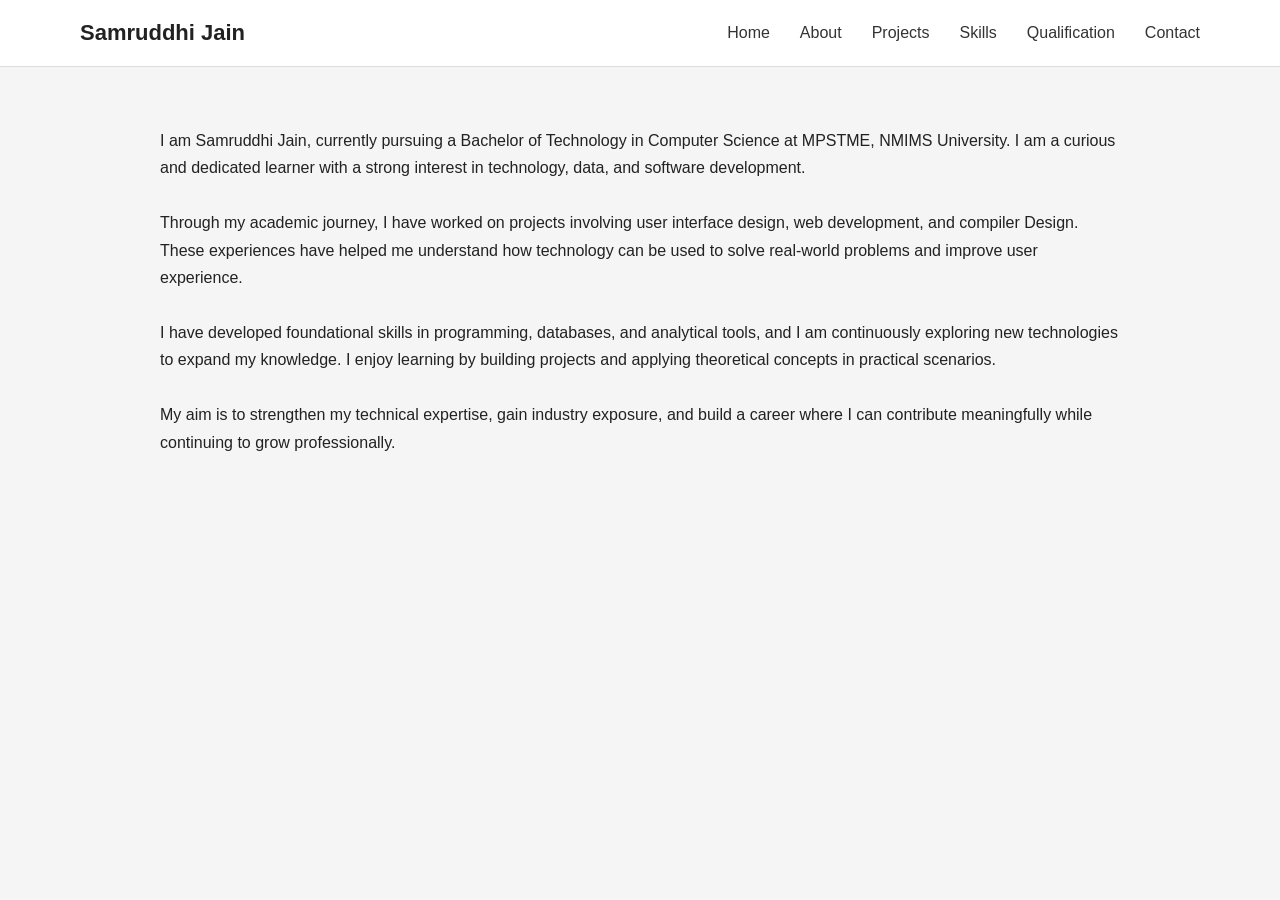
==== about.html @ 1a2d17b3 "Add files via upload" ====
<!DOCTYPE html>
<html>
<head>
<title>About</title>
<link rel="stylesheet" href="style.css">
</head>

<body>

<!-- Navbar -->

<nav class="navbar">

<h2 class="logo">Samruddhi Jain</h2>

<ul class="nav-links">
<li><a href="index.html">Home</a></li>
<li><a href="about.html">About</a></li>
<li><a href="projects.html">Projects</a></li>
<li><a href="skills.html">Skills</a></li>
<li><a href="qualification.html">Qualification</a></li>
<li><a href="contact.html">Contact</a></li>
</ul>

</nav>


<!-- About Section -->

<div class="container">

<p>
I am Samruddhi Jain, currently pursuing a Bachelor of Technology in Computer Science at MPSTME, NMIMS University. I am a curious and dedicated learner with a strong interest in technology, data, and software development.
</p>

<br>

<p>
Through my academic journey, I have worked on projects involving user interface design, web development, and compiler Design. These experiences have helped me understand how technology can be used to solve real-world problems and improve user experience.
</p>

<br>

<p>
I have developed foundational skills in programming, databases, and analytical tools, and I am continuously exploring new technologies to expand my knowledge. I enjoy learning by building projects and applying theoretical concepts in practical scenarios.
</p>

<br>

<p>
My aim is to strengthen my technical expertise, gain industry exposure, and build a career where I can contribute meaningfully while continuing to grow professionally.
</p>

</div>

</body>
</html>
---- style.css ----
/* GLOBAL */

*{
margin:0;
padding:0;
box-sizing:border-box;
font-family: Arial, Helvetica, sans-serif;
}

body{
background:#f5f5f5;
color:#222;
}


/* NAVBAR */

.navbar{
display:flex;
justify-content:space-between;
align-items:center;
padding:20px 80px;
background:white;
border-bottom:1px solid #ddd;
}

.logo{
font-size:22px;
font-weight:bold;
}

.nav-links{
list-style:none;
display:flex;
gap:30px;
}

.nav-links a{
text-decoration:none;
color:#333;
font-size:16px;
transition:0.3s;
}

.nav-links a:hover{
color:#0077ff;
}



/* MAIN CONTAINER */

.container{
max-width:1000px;
margin:auto;
padding:60px 20px;
}



/* HOME SECTION */

.home{
padding:70px 100px;
}

.home-container{
display:flex;
align-items:center;
gap:60px;
}


/* PROFILE IMAGE */

.profile-image img{
width:280px;
border-radius:5px;
}



/* INTRO TEXT */

.intro{
max-width:650px;
}

.intro h1{
font-size:28px;
margin-bottom:20px;
}

.intro p{
margin-bottom:15px;
line-height:1.7;
}



/* RESUME BUTTON */

.resume-btn{
margin-top:20px;
}

.download-btn{
background:#0077ff;
color:white;
padding:10px 20px;
text-decoration:none;
border-radius:5px;
font-size:15px;
transition:0.3s;
}

.download-btn:hover{
background:#005fd1;
}



/* PROJECT GRID */

.project-grid{
display:grid;
grid-template-columns:repeat(auto-fit,minmax(300px,1fr));
gap:30px;
margin-top:30px;
}


/* PROJECT CARD */

.project-card{
background:white;
padding:25px;
border-radius:10px;
box-shadow:0 5px 15px rgba(0,0,0,0.1);
transition:0.3s;
cursor:pointer;
}

.project-card:hover{
transform:translateY(-6px);
}



/* PROJECT POPUP */

.popup{
display:none;
position:fixed;
top:0;
left:0;
width:100%;
height:100%;
background:rgba(0,0,0,0.6);
justify-content:center;
align-items:center;
}

.popup-content{
background:white;
padding:40px;
width:600px;
border-radius:10px;
box-shadow:0 10px 30px rgba(0,0,0,0.2);
}

.close{
float:right;
font-size:20px;
cursor:pointer;
}



/* SKILLS LIST */

.skills-list{
margin-top:20px;
}

.skills-list li{
margin-bottom:10px;
line-height:1.6;
}



/* CONTACT ICONS */

.contact-icons{
display:flex;
gap:40px;
font-size:40px;
margin-top:20px;
margin-bottom:20px;
}

.contact-icons a{
color:black;
text-decoration:none;
transition:0.3s;
}

.contact-icons a:hover{
color:#0077ff;
transform:scale(1.1);
}



/* QUALIFICATION SECTION */

.container h3{
margin-top:20px;
margin-bottom:10px;
}

.container p{
line-height:1.7;
margin-bottom:10px;
}



/* MOBILE RESPONSIVE */

@media(max-width:900px){

.home-container{
flex-direction:column;
text-align:center;
}

.profile-image img{
width:220px;
}

.navbar{
flex-direction:column;
gap:10px;
}

.nav-links{
flex-wrap:wrap;
justify-content:center;
}

}
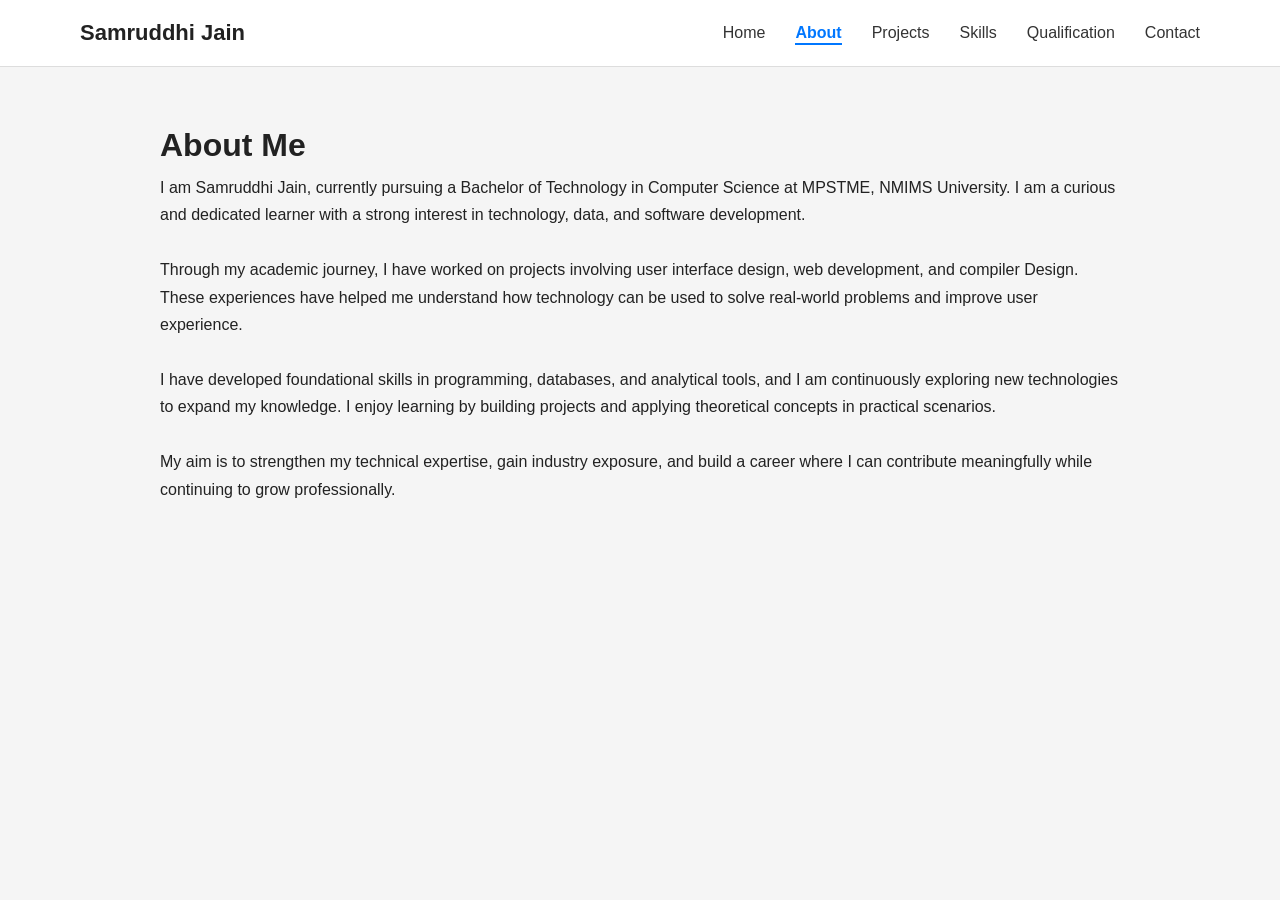
==== commit c1043340: "Reorganized project structure and updated portfolio" ====
--- a/about.html
+++ b/about.html
@@ -3,6 +3,7 @@
 <head>
 <title>About</title>
 <link rel="stylesheet" href="style.css">
+<meta name="viewport" content="width=device-width, initial-scale=1.0">
 </head>
 
 <body>
@@ -29,29 +30,32 @@
 
 <div class="container">
 
-<p>
+<h1 class="reveal">About Me</h1>
+
+<p class="reveal">
 I am Samruddhi Jain, currently pursuing a Bachelor of Technology in Computer Science at MPSTME, NMIMS University. I am a curious and dedicated learner with a strong interest in technology, data, and software development.
 </p>
 
 <br>
 
-<p>
+<p class="reveal">
 Through my academic journey, I have worked on projects involving user interface design, web development, and compiler Design. These experiences have helped me understand how technology can be used to solve real-world problems and improve user experience.
 </p>
 
 <br>
 
-<p>
+<p class="reveal">
 I have developed foundational skills in programming, databases, and analytical tools, and I am continuously exploring new technologies to expand my knowledge. I enjoy learning by building projects and applying theoretical concepts in practical scenarios.
 </p>
 
 <br>
 
-<p>
+<p class="reveal">
 My aim is to strengthen my technical expertise, gain industry exposure, and build a career where I can contribute meaningfully while continuing to grow professionally.
 </p>
 
 </div>
 
+<script src="script.js"></script>
 </body>
 </html>
--- a/style.css
+++ b/style.css
@@ -7,9 +7,27 @@
 font-family: Arial, Helvetica, sans-serif;
 }
 
+html{
+scroll-behavior:smooth;
+}
+
 body{
 background:#f5f5f5;
 color:#222;
+}
+
+
+/* ===== SCROLL REVEAL ANIMATION ===== */
+
+.reveal{
+opacity:0;
+transform:translateY(30px);
+transition:opacity 0.6s ease, transform 0.6s ease;
+}
+
+.reveal.show{
+opacity:1;
+transform:translateY(0);
 }
 
 
@@ -22,6 +40,20 @@
 padding:20px 80px;
 background:white;
 border-bottom:1px solid #ddd;
+position:sticky;
+top:0;
+z-index:100;
+opacity:0;
+transform:translateY(-20px);
+}
+
+.navbar.nav-animate{
+animation:navDrop 0.6s ease forwards;
+}
+
+@keyframes navDrop{
+from{opacity:0; transform:translateY(-20px);}
+to{opacity:1; transform:translateY(0);}
 }
 
 .logo{
@@ -36,14 +68,37 @@
 }
 
 .nav-links a{
+position:relative;
 text-decoration:none;
 color:#333;
 font-size:16px;
-transition:0.3s;
+transition:color 0.3s;
+padding-bottom:4px;
+}
+
+.nav-links a::after{
+content:"";
+position:absolute;
+left:0;
+bottom:0;
+width:0%;
+height:2px;
+background:#0077ff;
+transition:width 0.3s ease;
 }
 
 .nav-links a:hover{
 color:#0077ff;
+}
+
+.nav-links a:hover::after,
+.nav-links a.active-link::after{
+width:100%;
+}
+
+.nav-links a.active-link{
+color:#0077ff;
+font-weight:bold;
 }
 
 
@@ -54,6 +109,12 @@
 max-width:1000px;
 margin:auto;
 padding:60px 20px;
+opacity:0;
+animation:fadeInUp 0.7s ease forwards;
+}
+
+.container h1{
+margin-bottom:10px;
 }
 
 
@@ -73,9 +134,34 @@
 
 /* PROFILE IMAGE */
 
+.profile-image{
+opacity:0;
+transform:scale(0.85);
+animation:profilePop 0.8s ease forwards 0.15s;
+}
+
 .profile-image img{
 width:280px;
-border-radius:5px;
+border-radius:50%;
+border:4px solid white;
+box-shadow:0 10px 30px rgba(0,0,0,0.15);
+animation:floatImg 4s ease-in-out infinite;
+transition:transform 0.4s ease, box-shadow 0.4s ease;
+}
+
+.profile-image img:hover{
+transform:scale(1.05) rotate(1deg);
+box-shadow:0 15px 35px rgba(0,119,255,0.25);
+}
+
+@keyframes profilePop{
+from{opacity:0; transform:scale(0.85);}
+to{opacity:1; transform:scale(1);}
+}
+
+@keyframes floatImg{
+0%,100%{transform:translateY(0);}
+50%{transform:translateY(-10px);}
 }
 
 
@@ -84,6 +170,8 @@
 
 .intro{
 max-width:650px;
+opacity:0;
+animation:fadeInUp 0.8s ease forwards 0.3s;
 }
 
 .intro h1{
@@ -96,6 +184,11 @@
 line-height:1.7;
 }
 
+@keyframes fadeInUp{
+from{opacity:0; transform:translateY(20px);}
+to{opacity:1; transform:translateY(0);}
+}
+
 
 
 /* RESUME BUTTON */
@@ -105,17 +198,25 @@
 }
 
 .download-btn{
+display:inline-block;
 background:#0077ff;
 color:white;
 padding:10px 20px;
 text-decoration:none;
 border-radius:5px;
 font-size:15px;
-transition:0.3s;
+transition:transform 0.3s ease, box-shadow 0.3s ease, background 0.3s ease;
+box-shadow:0 4px 14px rgba(0,119,255,0.35);
 }
 
 .download-btn:hover{
 background:#005fd1;
+transform:translateY(-3px);
+box-shadow:0 8px 20px rgba(0,119,255,0.45);
+}
+
+.download-btn:active{
+transform:translateY(0);
 }
 
 
@@ -137,12 +238,21 @@
 padding:25px;
 border-radius:10px;
 box-shadow:0 5px 15px rgba(0,0,0,0.1);
-transition:0.3s;
+transition:transform 0.3s ease, box-shadow 0.3s ease;
 cursor:pointer;
 }
 
 .project-card:hover{
-transform:translateY(-6px);
+transform:translateY(-8px);
+box-shadow:0 15px 30px rgba(0,0,0,0.15);
+}
+
+.project-card h3{
+transition:color 0.3s ease;
+}
+
+.project-card:hover h3{
+color:#0077ff;
 }
 
 
@@ -159,20 +269,39 @@
 background:rgba(0,0,0,0.6);
 justify-content:center;
 align-items:center;
+opacity:0;
+transition:opacity 0.25s ease;
+}
+
+.popup.active{
+opacity:1;
 }
 
 .popup-content{
 background:white;
 padding:40px;
 width:600px;
+max-width:90%;
 border-radius:10px;
 box-shadow:0 10px 30px rgba(0,0,0,0.2);
+transform:translateY(-30px) scale(0.96);
+transition:transform 0.3s ease;
+}
+
+.popup.active .popup-content{
+transform:translateY(0) scale(1);
 }
 
 .close{
 float:right;
 font-size:20px;
 cursor:pointer;
+transition:color 0.3s ease, transform 0.3s ease;
+}
+
+.close:hover{
+color:#ff3b3b;
+transform:rotate(90deg);
 }
 
 
@@ -186,6 +315,46 @@
 .skills-list li{
 margin-bottom:10px;
 line-height:1.6;
+}
+
+
+/* SKILL BADGES */
+
+.skill-group{
+margin-bottom:35px;
+}
+
+.skill-group h3{
+margin-bottom:15px;
+}
+
+.badge-grid{
+display:flex;
+flex-wrap:wrap;
+gap:12px;
+}
+
+.badge{
+background:white;
+padding:10px 18px;
+border-radius:30px;
+font-size:14px;
+box-shadow:0 3px 10px rgba(0,0,0,0.08);
+transition:transform 0.3s ease, box-shadow 0.3s ease, background 0.3s ease, color 0.3s ease;
+opacity:0;
+transform:translateY(15px);
+animation:badgeIn 0.5s ease forwards;
+}
+
+.badge:hover{
+background:#0077ff;
+color:white;
+transform:translateY(-4px) scale(1.05);
+box-shadow:0 8px 18px rgba(0,119,255,0.3);
+}
+
+@keyframes badgeIn{
+to{opacity:1; transform:translateY(0);}
 }
 
 
@@ -201,14 +370,17 @@
 }
 
 .contact-icons a{
+display:inline-block;
 color:black;
 text-decoration:none;
-transition:0.3s;
+transition:transform 0.3s ease, color 0.3s ease;
+opacity:0;
+animation:badgeIn 0.5s ease forwards;
 }
 
 .contact-icons a:hover{
 color:#0077ff;
-transform:scale(1.1);
+transform:scale(1.2) translateY(-4px);
 }
 
 
@@ -226,6 +398,53 @@
 }
 
 
+/* TIMELINE */
+
+.timeline{
+position:relative;
+margin-top:30px;
+padding-left:30px;
+border-left:3px solid #0077ff33;
+}
+
+.timeline-item{
+position:relative;
+margin-bottom:45px;
+padding-left:20px;
+}
+
+.timeline-item::before{
+content:"";
+position:absolute;
+left:-38px;
+top:4px;
+width:16px;
+height:16px;
+background:#0077ff;
+border-radius:50%;
+box-shadow:0 0 0 4px #ffffff, 0 0 0 5px #0077ff33;
+transition:transform 0.3s ease;
+}
+
+.timeline-item:hover::before{
+transform:scale(1.3);
+}
+
+.timeline-item h3{
+margin-top:0;
+}
+
+.timeline-item .badge{
+animation:none;
+opacity:1;
+transform:none;
+background:#eaf3ff;
+color:#0077ff;
+margin-top:6px;
+display:inline-block;
+}
+
+
 
 /* MOBILE RESPONSIVE */
 
@@ -250,4 +469,16 @@
 justify-content:center;
 }
 
+.badge-grid{
+justify-content:center;
+}
+
+.timeline{
+padding-left:20px;
+}
+
+.timeline-item::before{
+left:-28px;
+}
+
 }
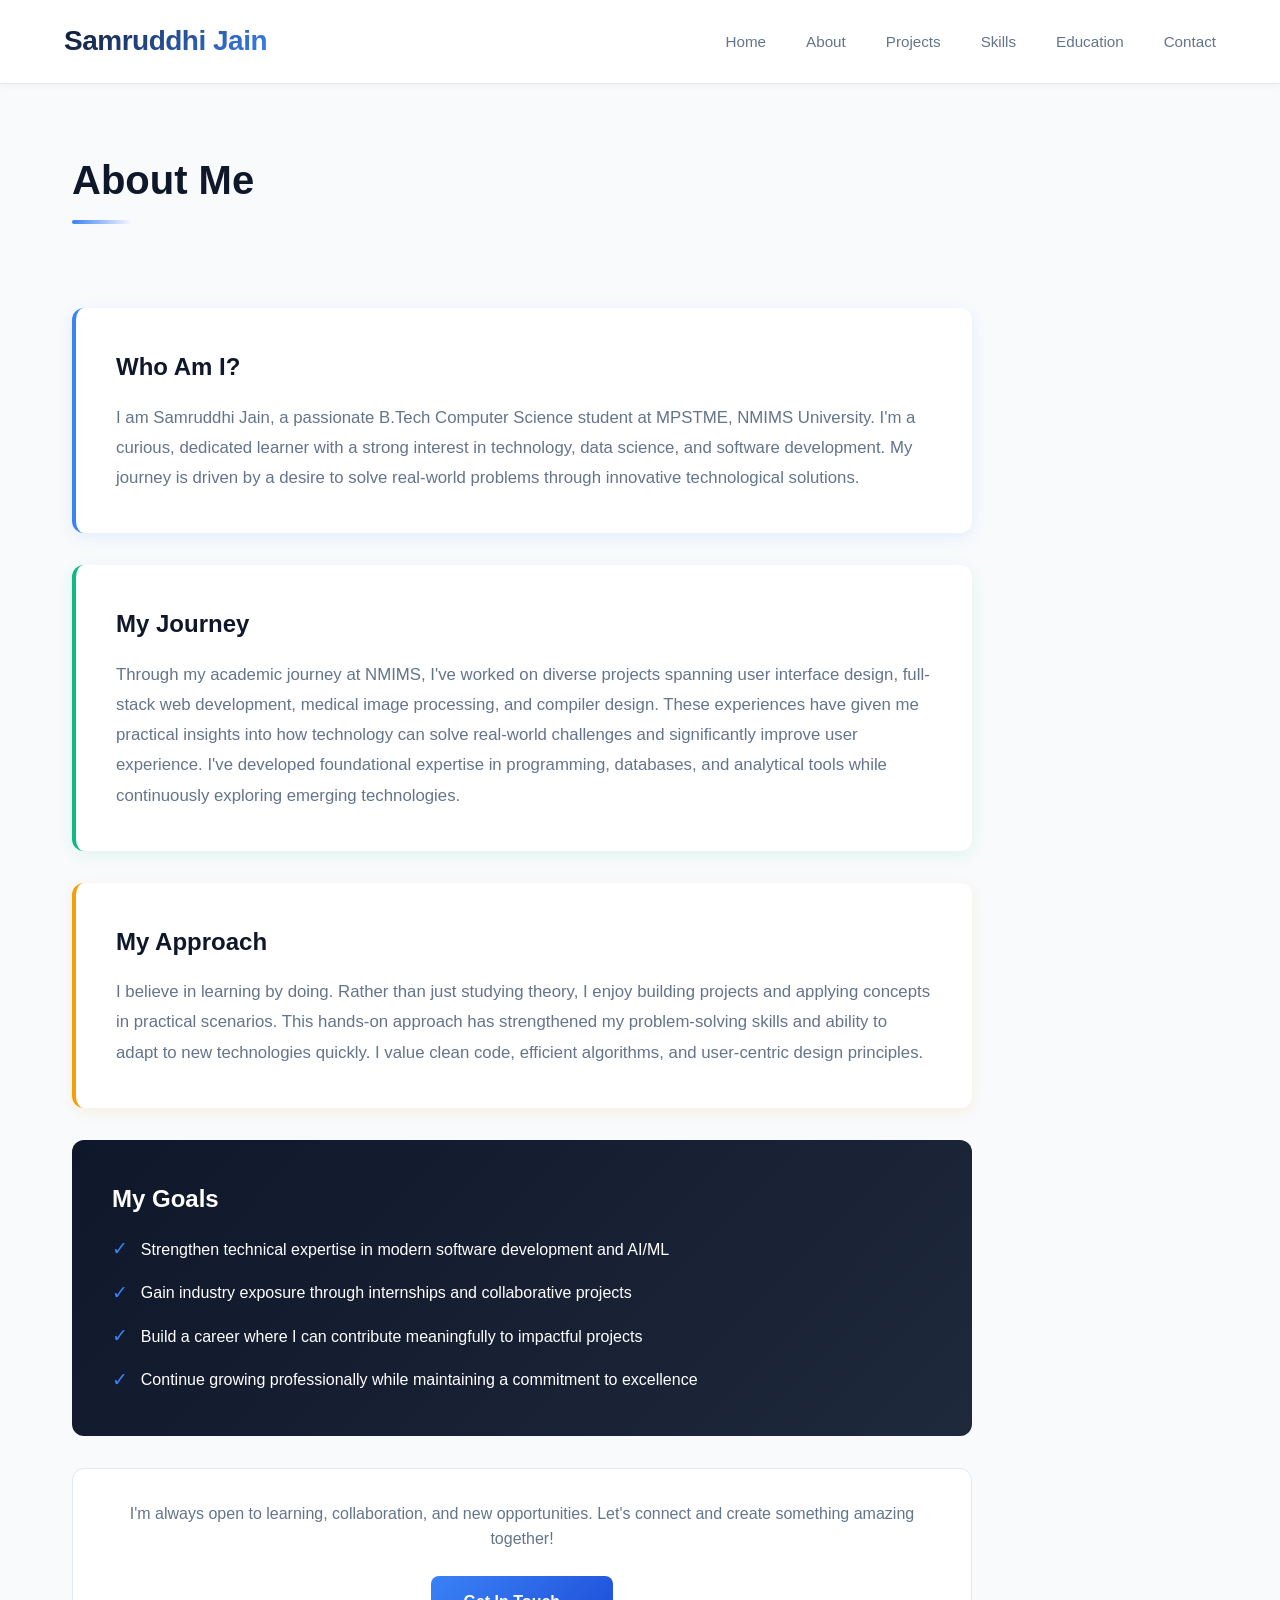
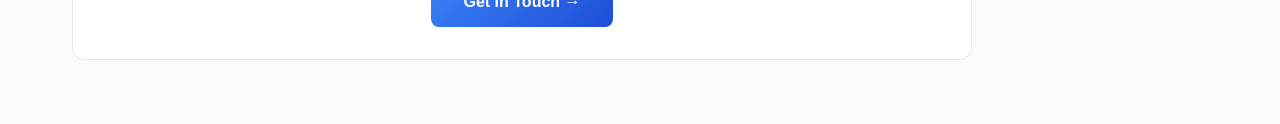
==== commit 7b457c66: "Updated portfolio with new projects and design" ====
--- a/about.html
+++ b/about.html
@@ -1,61 +1,89 @@
-<!DOCTYPE html>
-<html>
-<head>
-<title>About</title>
-<link rel="stylesheet" href="style.css">
-<meta name="viewport" content="width=device-width, initial-scale=1.0">
-</head>
-
-<body>
-
-<!-- Navbar -->
-
-<nav class="navbar">
-
-<h2 class="logo">Samruddhi Jain</h2>
-
-<ul class="nav-links">
-<li><a href="index.html">Home</a></li>
-<li><a href="about.html">About</a></li>
-<li><a href="projects.html">Projects</a></li>
-<li><a href="skills.html">Skills</a></li>
-<li><a href="qualification.html">Qualification</a></li>
-<li><a href="contact.html">Contact</a></li>
-</ul>
-
-</nav>
-
-
-<!-- About Section -->
-
-<div class="container">
-
-<h1 class="reveal">About Me</h1>
-
-<p class="reveal">
-I am Samruddhi Jain, currently pursuing a Bachelor of Technology in Computer Science at MPSTME, NMIMS University. I am a curious and dedicated learner with a strong interest in technology, data, and software development.
-</p>
-
-<br>
-
-<p class="reveal">
-Through my academic journey, I have worked on projects involving user interface design, web development, and compiler Design. These experiences have helped me understand how technology can be used to solve real-world problems and improve user experience.
-</p>
-
-<br>
-
-<p class="reveal">
-I have developed foundational skills in programming, databases, and analytical tools, and I am continuously exploring new technologies to expand my knowledge. I enjoy learning by building projects and applying theoretical concepts in practical scenarios.
-</p>
-
-<br>
-
-<p class="reveal">
-My aim is to strengthen my technical expertise, gain industry exposure, and build a career where I can contribute meaningfully while continuing to grow professionally.
-</p>
-
-</div>
-
-<script src="script.js"></script>
-</body>
-</html>+<!DOCTYPE html>
+<html lang="en">
+<head>
+  <meta charset="UTF-8">
+  <meta name="viewport" content="width=device-width, initial-scale=1.0">
+  <title>About - Samruddhi Jain</title>
+  <link rel="stylesheet" href="style.css">
+  <link rel="stylesheet" href="https://cdnjs.cloudflare.com/ajax/libs/font-awesome/6.5.0/css/all.min.css">
+</head>
+<body>
+
+<!-- Navbar -->
+<nav class="navbar">
+  <h2 class="logo">Samruddhi Jain</h2>
+  
+  <ul class="nav-links">
+    <li><a href="index.html">Home</a></li>
+    <li><a href="about.html">About</a></li>
+    <li><a href="projects.html">Projects</a></li>
+    <li><a href="skills.html">Skills</a></li>
+    <li><a href="qualification.html">Education</a></li>
+    <li><a href="contact.html">Contact</a></li>
+  </ul>
+</nav>
+
+<!-- About Section -->
+<div class="container">
+  <h1 class="section-title">About Me</h1>
+
+  <div style="max-width: 900px; margin-top: 3rem;">
+    
+    <div style="background: white; padding: 2.5rem; border-radius: 12px; border-left: 4px solid #3b82f6; margin-bottom: 2rem; box-shadow: 0 4px 15px rgba(59, 130, 246, 0.1);">
+      <h2 style="color: #0f172a; font-size: 1.5rem; margin-bottom: 1rem;">Who Am I?</h2>
+      <p style="color: #64748b; font-size: 1.05rem; line-height: 1.8; margin: 0;">
+        I am Samruddhi Jain, a passionate B.Tech Computer Science student at MPSTME, NMIMS University. I'm a curious, dedicated learner with a strong interest in technology, data science, and software development. My journey is driven by a desire to solve real-world problems through innovative technological solutions.
+      </p>
+    </div>
+
+    <div style="background: white; padding: 2.5rem; border-radius: 12px; border-left: 4px solid #10b981; margin-bottom: 2rem; box-shadow: 0 4px 15px rgba(16, 185, 129, 0.1);">
+      <h2 style="color: #0f172a; font-size: 1.5rem; margin-bottom: 1rem;">My Journey</h2>
+      <p style="color: #64748b; font-size: 1.05rem; line-height: 1.8; margin: 0;">
+        Through my academic journey at NMIMS, I've worked on diverse projects spanning user interface design, full-stack web development, medical image processing, and compiler design. These experiences have given me practical insights into how technology can solve real-world challenges and significantly improve user experience. I've developed foundational expertise in programming, databases, and analytical tools while continuously exploring emerging technologies.
+      </p>
+    </div>
+
+    <div style="background: white; padding: 2.5rem; border-radius: 12px; border-left: 4px solid #f59e0b; margin-bottom: 2rem; box-shadow: 0 4px 15px rgba(245, 158, 11, 0.1);">
+      <h2 style="color: #0f172a; font-size: 1.5rem; margin-bottom: 1rem;">My Approach</h2>
+      <p style="color: #64748b; font-size: 1.05rem; line-height: 1.8; margin: 0;">
+        I believe in learning by doing. Rather than just studying theory, I enjoy building projects and applying concepts in practical scenarios. This hands-on approach has strengthened my problem-solving skills and ability to adapt to new technologies quickly. I value clean code, efficient algorithms, and user-centric design principles.
+      </p>
+    </div>
+
+    <div style="background: linear-gradient(135deg, #0f172a 0%, #1e293b 100%); padding: 2.5rem; border-radius: 12px; color: white; margin-bottom: 2rem;">
+      <h2 style="font-size: 1.5rem; margin-bottom: 1rem; color: white;">My Goals</h2>
+      <ul style="list-style: none; padding: 0; margin: 0;">
+        <li style="margin-bottom: 0.8rem; display: flex; align-items: center; gap: 0.8rem;">
+          <span style="color: #3b82f6; font-size: 1.2rem;">✓</span>
+          Strengthen technical expertise in modern software development and AI/ML
+        </li>
+        <li style="margin-bottom: 0.8rem; display: flex; align-items: center; gap: 0.8rem;">
+          <span style="color: #3b82f6; font-size: 1.2rem;">✓</span>
+          Gain industry exposure through internships and collaborative projects
+        </li>
+        <li style="margin-bottom: 0.8rem; display: flex; align-items: center; gap: 0.8rem;">
+          <span style="color: #3b82f6; font-size: 1.2rem;">✓</span>
+          Build a career where I can contribute meaningfully to impactful projects
+        </li>
+        <li style="display: flex; align-items: center; gap: 0.8rem;">
+          <span style="color: #3b82f6; font-size: 1.2rem;">✓</span>
+          Continue growing professionally while maintaining a commitment to excellence
+        </li>
+      </ul>
+    </div>
+
+    <div style="text-align: center; padding: 2rem; background: white; border-radius: 12px; border: 1px solid #e2e8f0;">
+      <p style="color: #64748b; font-size: 1rem; margin: 0;">
+        I'm always open to learning, collaboration, and new opportunities. Let's connect and create something amazing together!
+      </p>
+      <a href="contact.html" style="display: inline-block; margin-top: 1.5rem; padding: 0.8rem 2rem; background: linear-gradient(135deg, #3b82f6, #1d4ed8); color: white; text-decoration: none; border-radius: 8px; font-weight: 600; transition: all 0.3s ease;">
+        Get In Touch →
+      </a>
+    </div>
+
+  </div>
+
+</div>
+
+</body>
+</html>
--- a/style.css
+++ b/style.css
@@ -1,484 +1,914 @@
-/* GLOBAL */
-
-*{
-margin:0;
-padding:0;
-box-sizing:border-box;
-font-family: Arial, Helvetica, sans-serif;
-}
-
-html{
-scroll-behavior:smooth;
-}
-
-body{
-background:#f5f5f5;
-color:#222;
-}
-
-
-/* ===== SCROLL REVEAL ANIMATION ===== */
-
-.reveal{
-opacity:0;
-transform:translateY(30px);
-transition:opacity 0.6s ease, transform 0.6s ease;
-}
-
-.reveal.show{
-opacity:1;
-transform:translateY(0);
-}
-
-
-/* NAVBAR */
-
-.navbar{
-display:flex;
-justify-content:space-between;
-align-items:center;
-padding:20px 80px;
-background:white;
-border-bottom:1px solid #ddd;
-position:sticky;
-top:0;
-z-index:100;
-opacity:0;
-transform:translateY(-20px);
-}
-
-.navbar.nav-animate{
-animation:navDrop 0.6s ease forwards;
-}
-
-@keyframes navDrop{
-from{opacity:0; transform:translateY(-20px);}
-to{opacity:1; transform:translateY(0);}
-}
-
-.logo{
-font-size:22px;
-font-weight:bold;
-}
-
-.nav-links{
-list-style:none;
-display:flex;
-gap:30px;
-}
-
-.nav-links a{
-position:relative;
-text-decoration:none;
-color:#333;
-font-size:16px;
-transition:color 0.3s;
-padding-bottom:4px;
-}
-
-.nav-links a::after{
-content:"";
-position:absolute;
-left:0;
-bottom:0;
-width:0%;
-height:2px;
-background:#0077ff;
-transition:width 0.3s ease;
-}
-
-.nav-links a:hover{
-color:#0077ff;
-}
-
-.nav-links a:hover::after,
-.nav-links a.active-link::after{
-width:100%;
-}
-
-.nav-links a.active-link{
-color:#0077ff;
-font-weight:bold;
-}
-
-
-
-/* MAIN CONTAINER */
-
-.container{
-max-width:1000px;
-margin:auto;
-padding:60px 20px;
-opacity:0;
-animation:fadeInUp 0.7s ease forwards;
-}
-
-.container h1{
-margin-bottom:10px;
-}
-
-
-
-/* HOME SECTION */
-
-.home{
-padding:70px 100px;
-}
-
-.home-container{
-display:flex;
-align-items:center;
-gap:60px;
-}
-
-
-/* PROFILE IMAGE */
-
-.profile-image{
-opacity:0;
-transform:scale(0.85);
-animation:profilePop 0.8s ease forwards 0.15s;
-}
-
-.profile-image img{
-width:280px;
-border-radius:50%;
-border:4px solid white;
-box-shadow:0 10px 30px rgba(0,0,0,0.15);
-animation:floatImg 4s ease-in-out infinite;
-transition:transform 0.4s ease, box-shadow 0.4s ease;
-}
-
-.profile-image img:hover{
-transform:scale(1.05) rotate(1deg);
-box-shadow:0 15px 35px rgba(0,119,255,0.25);
-}
-
-@keyframes profilePop{
-from{opacity:0; transform:scale(0.85);}
-to{opacity:1; transform:scale(1);}
-}
-
-@keyframes floatImg{
-0%,100%{transform:translateY(0);}
-50%{transform:translateY(-10px);}
-}
-
-
-
-/* INTRO TEXT */
-
-.intro{
-max-width:650px;
-opacity:0;
-animation:fadeInUp 0.8s ease forwards 0.3s;
-}
-
-.intro h1{
-font-size:28px;
-margin-bottom:20px;
-}
-
-.intro p{
-margin-bottom:15px;
-line-height:1.7;
-}
-
-@keyframes fadeInUp{
-from{opacity:0; transform:translateY(20px);}
-to{opacity:1; transform:translateY(0);}
-}
-
-
-
-/* RESUME BUTTON */
-
-.resume-btn{
-margin-top:20px;
-}
-
-.download-btn{
-display:inline-block;
-background:#0077ff;
-color:white;
-padding:10px 20px;
-text-decoration:none;
-border-radius:5px;
-font-size:15px;
-transition:transform 0.3s ease, box-shadow 0.3s ease, background 0.3s ease;
-box-shadow:0 4px 14px rgba(0,119,255,0.35);
-}
-
-.download-btn:hover{
-background:#005fd1;
-transform:translateY(-3px);
-box-shadow:0 8px 20px rgba(0,119,255,0.45);
-}
-
-.download-btn:active{
-transform:translateY(0);
-}
-
-
-
-/* PROJECT GRID */
-
-.project-grid{
-display:grid;
-grid-template-columns:repeat(auto-fit,minmax(300px,1fr));
-gap:30px;
-margin-top:30px;
-}
-
-
-/* PROJECT CARD */
-
-.project-card{
-background:white;
-padding:25px;
-border-radius:10px;
-box-shadow:0 5px 15px rgba(0,0,0,0.1);
-transition:transform 0.3s ease, box-shadow 0.3s ease;
-cursor:pointer;
-}
-
-.project-card:hover{
-transform:translateY(-8px);
-box-shadow:0 15px 30px rgba(0,0,0,0.15);
-}
-
-.project-card h3{
-transition:color 0.3s ease;
-}
-
-.project-card:hover h3{
-color:#0077ff;
-}
-
-
-
-/* PROJECT POPUP */
-
-.popup{
-display:none;
-position:fixed;
-top:0;
-left:0;
-width:100%;
-height:100%;
-background:rgba(0,0,0,0.6);
-justify-content:center;
-align-items:center;
-opacity:0;
-transition:opacity 0.25s ease;
-}
-
-.popup.active{
-opacity:1;
-}
-
-.popup-content{
-background:white;
-padding:40px;
-width:600px;
-max-width:90%;
-border-radius:10px;
-box-shadow:0 10px 30px rgba(0,0,0,0.2);
-transform:translateY(-30px) scale(0.96);
-transition:transform 0.3s ease;
-}
-
-.popup.active .popup-content{
-transform:translateY(0) scale(1);
-}
-
-.close{
-float:right;
-font-size:20px;
-cursor:pointer;
-transition:color 0.3s ease, transform 0.3s ease;
-}
-
-.close:hover{
-color:#ff3b3b;
-transform:rotate(90deg);
-}
-
-
-
-/* SKILLS LIST */
-
-.skills-list{
-margin-top:20px;
-}
-
-.skills-list li{
-margin-bottom:10px;
-line-height:1.6;
-}
-
-
-/* SKILL BADGES */
-
-.skill-group{
-margin-bottom:35px;
-}
-
-.skill-group h3{
-margin-bottom:15px;
-}
-
-.badge-grid{
-display:flex;
-flex-wrap:wrap;
-gap:12px;
-}
-
-.badge{
-background:white;
-padding:10px 18px;
-border-radius:30px;
-font-size:14px;
-box-shadow:0 3px 10px rgba(0,0,0,0.08);
-transition:transform 0.3s ease, box-shadow 0.3s ease, background 0.3s ease, color 0.3s ease;
-opacity:0;
-transform:translateY(15px);
-animation:badgeIn 0.5s ease forwards;
-}
-
-.badge:hover{
-background:#0077ff;
-color:white;
-transform:translateY(-4px) scale(1.05);
-box-shadow:0 8px 18px rgba(0,119,255,0.3);
-}
-
-@keyframes badgeIn{
-to{opacity:1; transform:translateY(0);}
-}
-
-
-
-/* CONTACT ICONS */
-
-.contact-icons{
-display:flex;
-gap:40px;
-font-size:40px;
-margin-top:20px;
-margin-bottom:20px;
-}
-
-.contact-icons a{
-display:inline-block;
-color:black;
-text-decoration:none;
-transition:transform 0.3s ease, color 0.3s ease;
-opacity:0;
-animation:badgeIn 0.5s ease forwards;
-}
-
-.contact-icons a:hover{
-color:#0077ff;
-transform:scale(1.2) translateY(-4px);
-}
-
-
-
-/* QUALIFICATION SECTION */
-
-.container h3{
-margin-top:20px;
-margin-bottom:10px;
-}
-
-.container p{
-line-height:1.7;
-margin-bottom:10px;
-}
-
-
-/* TIMELINE */
-
-.timeline{
-position:relative;
-margin-top:30px;
-padding-left:30px;
-border-left:3px solid #0077ff33;
-}
-
-.timeline-item{
-position:relative;
-margin-bottom:45px;
-padding-left:20px;
-}
-
-.timeline-item::before{
-content:"";
-position:absolute;
-left:-38px;
-top:4px;
-width:16px;
-height:16px;
-background:#0077ff;
-border-radius:50%;
-box-shadow:0 0 0 4px #ffffff, 0 0 0 5px #0077ff33;
-transition:transform 0.3s ease;
-}
-
-.timeline-item:hover::before{
-transform:scale(1.3);
-}
-
-.timeline-item h3{
-margin-top:0;
-}
-
-.timeline-item .badge{
-animation:none;
-opacity:1;
-transform:none;
-background:#eaf3ff;
-color:#0077ff;
-margin-top:6px;
-display:inline-block;
-}
-
-
-
-/* MOBILE RESPONSIVE */
-
-@media(max-width:900px){
-
-.home-container{
-flex-direction:column;
-text-align:center;
-}
-
-.profile-image img{
-width:220px;
-}
-
-.navbar{
-flex-direction:column;
-gap:10px;
-}
-
-.nav-links{
-flex-wrap:wrap;
-justify-content:center;
-}
-
-.badge-grid{
-justify-content:center;
-}
-
-.timeline{
-padding-left:20px;
-}
-
-.timeline-item::before{
-left:-28px;
-}
-
-}+/* ============================================
+   MODERN PORTFOLIO - GLOBAL STYLING
+   ============================================ */
+
+* {
+  margin: 0;
+  padding: 0;
+  box-sizing: border-box;
+}
+
+:root {
+  /* Color Palette */
+  --primary: #0f172a;        /* Deep navy blue */
+  --secondary: #1e293b;      /* Dark slate */
+  --accent: #3b82f6;         /* Vibrant blue */
+  --accent-dark: #1d4ed8;    /* Dark blue */
+  --accent-light: #60a5fa;   /* Light blue */
+  --success: #10b981;        /* Green */
+  --warning: #f59e0b;        /* Amber */
+  --background: #f8fafc;     /* Off-white */
+  --border: #e2e8f0;         /* Light gray */
+  --text-primary: #1e293b;   /* Dark text */
+  --text-secondary: #64748b; /* Gray text */
+  --white: #ffffff;
+  
+  /* Typography */
+  --font-display: 'Segoe UI', Tahoma, Geneva, Verdana, sans-serif;
+  --font-body: -apple-system, BlinkMacSystemFont, 'Segoe UI', Roboto, sans-serif;
+  
+  /* Spacing */
+  --spacing-xs: 0.5rem;
+  --spacing-sm: 1rem;
+  --spacing-md: 1.5rem;
+  --spacing-lg: 2rem;
+  --spacing-xl: 3rem;
+  --spacing-2xl: 4rem;
+  
+  /* Transitions */
+  --transition: all 0.3s cubic-bezier(0.4, 0, 0.2, 1);
+}
+
+html {
+  scroll-behavior: smooth;
+}
+
+body {
+  font-family: var(--font-body);
+  background-color: var(--background);
+  color: var(--text-primary);
+  line-height: 1.6;
+}
+
+/* ============================================
+   NAVBAR STYLING
+   ============================================ */
+
+.navbar {
+  display: flex;
+  justify-content: space-between;
+  align-items: center;
+  padding: 1.2rem 4rem;
+  background-color: var(--white);
+  border-bottom: 1px solid var(--border);
+  position: sticky;
+  top: 0;
+  z-index: 1000;
+  box-shadow: 0 2px 8px rgba(0, 0, 0, 0.04);
+}
+
+.logo {
+  font-size: 1.75rem;
+  font-weight: 700;
+  color: var(--primary);
+  letter-spacing: -0.5px;
+  background: linear-gradient(135deg, var(--primary), var(--accent));
+  -webkit-background-clip: text;
+  -webkit-text-fill-color: transparent;
+  background-clip: text;
+}
+
+.nav-links {
+  list-style: none;
+  display: flex;
+  gap: 2.5rem;
+}
+
+.nav-links a {
+  text-decoration: none;
+  color: var(--text-secondary);
+  font-size: 0.95rem;
+  font-weight: 500;
+  position: relative;
+  transition: var(--transition);
+}
+
+.nav-links a::after {
+  content: '';
+  position: absolute;
+  bottom: -6px;
+  left: 0;
+  width: 0;
+  height: 2px;
+  background: linear-gradient(90deg, var(--accent), var(--accent-light));
+  transition: width 0.3s ease;
+}
+
+.nav-links a:hover {
+  color: var(--accent);
+}
+
+.nav-links a:hover::after {
+  width: 100%;
+}
+
+/* ============================================
+   CONTAINER & SECTIONS
+   ============================================ */
+
+.container {
+  max-width: 1200px;
+  margin: 0 auto;
+  padding: 4rem 2rem;
+}
+
+.section-title {
+  font-size: 2.5rem;
+  font-weight: 800;
+  color: var(--primary);
+  margin-bottom: 3rem;
+  position: relative;
+  display: inline-block;
+}
+
+.section-title::after {
+  content: '';
+  position: absolute;
+  bottom: -12px;
+  left: 0;
+  width: 60px;
+  height: 4px;
+  background: linear-gradient(90deg, var(--accent), transparent);
+  border-radius: 2px;
+}
+
+/* ============================================
+   HOME/HERO SECTION
+   ============================================ */
+
+.home {
+  padding: 5rem 4rem;
+  background: linear-gradient(135deg, var(--white) 0%, #f0f9ff 100%);
+  min-height: 90vh;
+  display: flex;
+  align-items: center;
+}
+
+.home-container {
+  display: flex;
+  align-items: center;
+  gap: 4rem;
+  max-width: 1200px;
+  margin: 0 auto;
+}
+
+.profile-image {
+  flex-shrink: 0;
+  position: relative;
+}
+
+.profile-image img {
+  width: 320px;
+  height: 320px;
+  border-radius: 20px;
+  object-fit: cover;
+  box-shadow: 0 20px 40px rgba(15, 23, 42, 0.15);
+  border: 3px solid var(--white);
+  transition: var(--transition);
+}
+
+.profile-image:hover img {
+  transform: translateY(-8px);
+  box-shadow: 0 30px 50px rgba(15, 23, 42, 0.2);
+}
+
+.intro {
+  flex: 1;
+  max-width: 650px;
+}
+
+.intro h1 {
+  font-size: 3rem;
+  font-weight: 800;
+  color: var(--primary);
+  margin-bottom: 1.5rem;
+  line-height: 1.2;
+  letter-spacing: -1px;
+}
+
+.intro h1 .highlight {
+  color: var(--accent);
+  background: linear-gradient(120deg, var(--accent), var(--accent-light));
+  -webkit-background-clip: text;
+  -webkit-text-fill-color: transparent;
+  background-clip: text;
+}
+
+.intro p {
+  font-size: 1.1rem;
+  color: var(--text-secondary);
+  margin-bottom: 1.5rem;
+  line-height: 1.8;
+}
+
+.cta-buttons {
+  display: flex;
+  gap: 1.5rem;
+  margin-top: 2.5rem;
+  flex-wrap: wrap;
+}
+
+.btn {
+  padding: 1rem 2rem;
+  border-radius: 8px;
+  font-size: 1rem;
+  font-weight: 600;
+  text-decoration: none;
+  cursor: pointer;
+  border: none;
+  transition: var(--transition);
+  display: inline-flex;
+  align-items: center;
+  gap: 0.5rem;
+}
+
+.btn-primary {
+  background: linear-gradient(135deg, var(--accent), var(--accent-dark));
+  color: var(--white);
+  box-shadow: 0 4px 15px rgba(59, 130, 246, 0.3);
+}
+
+.btn-primary:hover {
+  transform: translateY(-3px);
+  box-shadow: 0 6px 25px rgba(59, 130, 246, 0.4);
+}
+
+.btn-secondary {
+  background: var(--white);
+  color: var(--accent);
+  border: 2px solid var(--accent);
+}
+
+.btn-secondary:hover {
+  background: var(--accent);
+  color: var(--white);
+  transform: translateY(-3px);
+}
+
+/* ============================================
+   PROJECT GRID & CARDS
+   ============================================ */
+
+.project-grid {
+  display: grid;
+  grid-template-columns: repeat(auto-fit, minmax(320px, 1fr));
+  gap: 2rem;
+  margin-top: 2rem;
+}
+
+.project-card {
+  background: var(--white);
+  border-radius: 12px;
+  padding: 2rem;
+  border: 1px solid var(--border);
+  cursor: pointer;
+  transition: var(--transition);
+  position: relative;
+  overflow: hidden;
+  display: flex;
+  flex-direction: column;
+}
+
+.project-card::before {
+  content: '';
+  position: absolute;
+  top: 0;
+  left: 0;
+  right: 0;
+  height: 3px;
+  background: linear-gradient(90deg, var(--accent), var(--accent-light));
+  transform: scaleX(0);
+  transform-origin: left;
+  transition: transform 0.3s ease;
+}
+
+.project-card:hover {
+  border-color: var(--accent);
+  transform: translateY(-8px);
+  box-shadow: 0 12px 30px rgba(59, 130, 246, 0.15);
+}
+
+.project-card:hover::before {
+  transform: scaleX(1);
+}
+
+.project-card h3 {
+  font-size: 1.4rem;
+  font-weight: 700;
+  color: var(--primary);
+  margin-bottom: 0.8rem;
+  margin-top: 0;
+}
+
+.project-card p {
+  color: var(--text-secondary);
+  font-size: 0.95rem;
+  margin: 0;
+  flex-grow: 1;
+}
+
+.project-tech {
+  display: flex;
+  flex-wrap: wrap;
+  gap: 0.5rem;
+  margin-top: 1.5rem;
+  padding-top: 1.5rem;
+  border-top: 1px solid var(--border);
+}
+
+.tech-badge {
+  display: inline-block;
+  background: rgba(59, 130, 246, 0.1);
+  color: var(--accent);
+  padding: 0.4rem 0.9rem;
+  border-radius: 20px;
+  font-size: 0.8rem;
+  font-weight: 600;
+}
+
+/* ============================================
+   POPUP STYLING
+   ============================================ */
+
+.popup {
+  display: none;
+  position: fixed;
+  top: 0;
+  left: 0;
+  width: 100%;
+  height: 100%;
+  background: rgba(15, 23, 42, 0.7);
+  backdrop-filter: blur(4px);
+  justify-content: center;
+  align-items: center;
+  z-index: 2000;
+  padding: 2rem;
+  animation: fadeIn 0.3s ease;
+}
+
+@keyframes fadeIn {
+  from {
+    opacity: 0;
+  }
+  to {
+    opacity: 1;
+  }
+}
+
+.popup.show {
+  display: flex;
+}
+
+.popup-content {
+  background: var(--white);
+  padding: 3rem;
+  border-radius: 16px;
+  max-width: 700px;
+  max-height: 80vh;
+  overflow-y: auto;
+  box-shadow: 0 25px 50px rgba(15, 23, 42, 0.3);
+  position: relative;
+  animation: slideUp 0.3s ease;
+}
+
+@keyframes slideUp {
+  from {
+    transform: translateY(30px);
+    opacity: 0;
+  }
+  to {
+    transform: translateY(0);
+    opacity: 1;
+  }
+}
+
+.close {
+  position: absolute;
+  top: 1.5rem;
+  right: 1.5rem;
+  font-size: 2rem;
+  cursor: pointer;
+  color: var(--text-secondary);
+  background: none;
+  border: none;
+  transition: var(--transition);
+  width: 40px;
+  height: 40px;
+  display: flex;
+  align-items: center;
+  justify-content: center;
+}
+
+.close:hover {
+  color: var(--accent);
+  transform: rotate(90deg);
+}
+
+.popup-content h2 {
+  color: var(--primary);
+  font-size: 1.8rem;
+  margin-bottom: 1.5rem;
+  margin-top: 0;
+}
+
+.popup-content p {
+  color: var(--text-secondary);
+  margin-bottom: 1.2rem;
+  line-height: 1.8;
+}
+
+.popup-links {
+  display: flex;
+  gap: 1rem;
+  margin-top: 2rem;
+  padding-top: 2rem;
+  border-top: 1px solid var(--border);
+}
+
+.popup-links a {
+  display: inline-flex;
+  align-items: center;
+  gap: 0.5rem;
+  padding: 0.8rem 1.5rem;
+  background: var(--accent);
+  color: var(--white);
+  text-decoration: none;
+  border-radius: 8px;
+  font-weight: 600;
+  transition: var(--transition);
+  font-size: 0.95rem;
+}
+
+.popup-links a:hover {
+  background: var(--accent-dark);
+  transform: translateY(-2px);
+}
+
+/* ============================================
+   SKILLS SECTION
+   ============================================ */
+
+.skills-container {
+  max-width: 1000px;
+  margin: 0 auto;
+}
+
+.skill-category {
+  margin-bottom: 3rem;
+}
+
+.category-title {
+  font-size: 1.3rem;
+  font-weight: 700;
+  color: var(--primary);
+  margin-bottom: 1.5rem;
+  padding-bottom: 0.8rem;
+  border-bottom: 2px solid var(--accent);
+  display: inline-block;
+}
+
+.skill-item {
+  margin-bottom: 2rem;
+}
+
+.skill-name {
+  display: flex;
+  justify-content: space-between;
+  align-items: center;
+  margin-bottom: 0.6rem;
+}
+
+.skill-name label {
+  font-weight: 600;
+  color: var(--text-primary);
+}
+
+.skill-level {
+  font-size: 0.9rem;
+  color: var(--accent);
+  font-weight: 600;
+}
+
+.skill-bar {
+  background: var(--border);
+  height: 8px;
+  border-radius: 10px;
+  overflow: hidden;
+  position: relative;
+}
+
+.skill-progress {
+  height: 100%;
+  background: linear-gradient(90deg, var(--accent), var(--accent-light));
+  border-radius: 10px;
+  transition: width 0.8s cubic-bezier(0.34, 1.56, 0.64, 1);
+  box-shadow: 0 0 10px rgba(59, 130, 246, 0.3);
+}
+
+/* ============================================
+   CONTACT SECTION
+   ============================================ */
+
+.contact-section {
+  text-align: center;
+}
+
+.contact-icons {
+  display: flex;
+  justify-content: center;
+  gap: 2.5rem;
+  margin: 3rem 0;
+}
+
+.contact-icon-link {
+  display: flex;
+  align-items: center;
+  justify-content: center;
+  width: 60px;
+  height: 60px;
+  border-radius: 50%;
+  background: rgba(59, 130, 246, 0.1);
+  color: var(--accent);
+  text-decoration: none;
+  font-size: 1.5rem;
+  transition: var(--transition);
+  border: 2px solid transparent;
+}
+
+.contact-icon-link:hover {
+  background: var(--accent);
+  color: var(--white);
+  transform: translateY(-5px) scale(1.1);
+  border-color: var(--accent);
+}
+
+.contact-info {
+  background: var(--white);
+  border: 1px solid var(--border);
+  border-radius: 12px;
+  padding: 2.5rem;
+  margin: 2rem auto;
+  max-width: 600px;
+}
+
+.info-item {
+  margin-bottom: 1.5rem;
+}
+
+.info-item:last-child {
+  margin-bottom: 0;
+}
+
+.info-label {
+  font-weight: 700;
+  color: var(--primary);
+  margin-bottom: 0.5rem;
+  display: block;
+}
+
+.info-value {
+  color: var(--text-secondary);
+  text-decoration: none;
+  transition: var(--transition);
+}
+
+.info-value:hover {
+  color: var(--accent);
+}
+
+/* ============================================
+   TIMELINE / QUALIFICATIONS
+   ============================================ */
+
+.timeline {
+  position: relative;
+  padding: 2rem 0;
+}
+
+.timeline-item {
+  padding-left: 3rem;
+  padding-bottom: 2rem;
+  border-left: 2px solid var(--border);
+  position: relative;
+}
+
+.timeline-item:first-child {
+  border-left-color: var(--accent);
+}
+
+.timeline-item:first-child::before {
+  background: var(--accent);
+  box-shadow: 0 0 0 4px rgba(59, 130, 246, 0.1);
+}
+
+.timeline-item::before {
+  content: '';
+  position: absolute;
+  left: -9px;
+  top: 0;
+  width: 16px;
+  height: 16px;
+  border-radius: 50%;
+  background: var(--white);
+  border: 2px solid var(--border);
+}
+
+.timeline-item:hover::before {
+  background: var(--accent);
+  border-color: var(--accent);
+}
+
+.timeline-item h3 {
+  font-size: 1.2rem;
+  font-weight: 700;
+  color: var(--primary);
+  margin-bottom: 0.4rem;
+}
+
+.timeline-item .institution {
+  font-size: 0.95rem;
+  color: var(--text-secondary);
+  margin-bottom: 0.3rem;
+}
+
+.timeline-item .year {
+  display: inline-block;
+  background: linear-gradient(135deg, var(--accent), var(--accent-light));
+  color: var(--white);
+  padding: 0.3rem 0.8rem;
+  border-radius: 20px;
+  font-size: 0.85rem;
+  font-weight: 600;
+  margin-bottom: 1rem;
+}
+
+.timeline-item p {
+  color: var(--text-secondary);
+  font-size: 0.95rem;
+  line-height: 1.7;
+}
+
+/* ============================================
+   ACHIEVEMENTS SECTION
+   ============================================ */
+
+.achievements-grid {
+  display: grid;
+  grid-template-columns: repeat(auto-fit, minmax(280px, 1fr));
+  gap: 2rem;
+  margin-top: 2rem;
+}
+
+.achievement-card {
+  background: var(--white);
+  border: 1px solid var(--border);
+  border-radius: 12px;
+  padding: 2rem;
+  text-align: center;
+  transition: var(--transition);
+}
+
+.achievement-card:hover {
+  border-color: var(--accent);
+  transform: translateY(-6px);
+  box-shadow: 0 12px 30px rgba(59, 130, 246, 0.1);
+}
+
+.achievement-icon {
+  font-size: 2.5rem;
+  margin-bottom: 1rem;
+}
+
+.achievement-card h3 {
+  color: var(--primary);
+  font-size: 1.2rem;
+  margin-bottom: 0.8rem;
+}
+
+.achievement-card p {
+  color: var(--text-secondary);
+  font-size: 0.95rem;
+}
+
+/* ============================================
+   CERTIFICATIONS SECTION
+   ============================================ */
+
+.certification-list {
+  list-style: none;
+  display: grid;
+  gap: 1.5rem;
+}
+
+.certification-item {
+  background: var(--white);
+  border-left: 4px solid var(--accent);
+  border-radius: 8px;
+  padding: 1.5rem;
+  transition: var(--transition);
+}
+
+.certification-item:hover {
+  box-shadow: 0 8px 20px rgba(59, 130, 246, 0.1);
+  transform: translateX(4px);
+}
+
+.certification-name {
+  font-size: 1.1rem;
+  font-weight: 700;
+  color: var(--primary);
+  margin-bottom: 0.4rem;
+}
+
+.certification-issuer {
+  font-size: 0.9rem;
+  color: var(--text-secondary);
+}
+
+/* ============================================
+   RESPONSIVE DESIGN
+   ============================================ */
+
+@media (max-width: 1024px) {
+  .navbar {
+    padding: 1.2rem 2rem;
+  }
+
+  .home {
+    padding: 3rem 2rem;
+  }
+
+  .home-container {
+    flex-direction: column;
+    text-align: center;
+    gap: 2rem;
+  }
+
+  .intro h1 {
+    font-size: 2.2rem;
+  }
+
+  .profile-image img {
+    width: 280px;
+    height: 280px;
+  }
+}
+
+@media (max-width: 768px) {
+  :root {
+    --spacing-lg: 1.5rem;
+    --spacing-xl: 2rem;
+  }
+
+  .navbar {
+    flex-direction: column;
+    gap: 1rem;
+    padding: 1rem;
+  }
+
+  .nav-links {
+    gap: 1rem;
+    justify-content: center;
+    flex-wrap: wrap;
+  }
+
+  .nav-links a {
+    font-size: 0.9rem;
+  }
+
+  .container {
+    padding: 2rem 1rem;
+  }
+
+  .intro h1 {
+    font-size: 1.8rem;
+  }
+
+  .intro p {
+    font-size: 1rem;
+  }
+
+  .section-title {
+    font-size: 2rem;
+  }
+
+  .profile-image img {
+    width: 240px;
+    height: 240px;
+  }
+
+  .cta-buttons {
+    flex-direction: column;
+  }
+
+  .btn {
+    width: 100%;
+    justify-content: center;
+  }
+
+  .project-grid {
+    grid-template-columns: 1fr;
+  }
+
+  .popup-content {
+    padding: 2rem;
+    margin: 0 1rem;
+  }
+
+  .contact-icons {
+    flex-wrap: wrap;
+    gap: 1.5rem;
+  }
+}
+
+@media (max-width: 480px) {
+  .intro h1 {
+    font-size: 1.5rem;
+  }
+
+  .section-title {
+    font-size: 1.5rem;
+  }
+
+  .nav-links {
+    gap: 0.8rem;
+    font-size: 0.85rem;
+  }
+
+  .profile-image img {
+    width: 200px;
+    height: 200px;
+  }
+
+  .btn {
+    padding: 0.8rem 1.5rem;
+    font-size: 0.9rem;
+  }
+
+  .skill-grid {
+    grid-template-columns: 1fr;
+  }
+
+  .contact-icons {
+    gap: 1rem;
+  }
+
+  .contact-icon-link {
+    width: 50px;
+    height: 50px;
+    font-size: 1.2rem;
+  }
+}
+
+/* ============================================
+   SMOOTH ANIMATIONS & TRANSITIONS
+   ============================================ */
+
+@media (prefers-reduced-motion: reduce) {
+  * {
+    animation-duration: 0.01ms !important;
+    animation-iteration-count: 1 !important;
+    transition-duration: 0.01ms !important;
+  }
+}
+
+/* Scrollbar Styling */
+::-webkit-scrollbar {
+  width: 10px;
+}
+
+::-webkit-scrollbar-track {
+  background: var(--background);
+}
+
+::-webkit-scrollbar-thumb {
+  background: var(--border);
+  border-radius: 5px;
+}
+
+::-webkit-scrollbar-thumb:hover {
+  background: var(--accent);
+}
+
+/* Selection */
+::selection {
+  background: var(--accent);
+  color: var(--white);
+}
+
+/* Focus Styles */
+a:focus-visible,
+button:focus-visible {
+  outline: 2px solid var(--accent);
+  outline-offset: 2px;
+}
